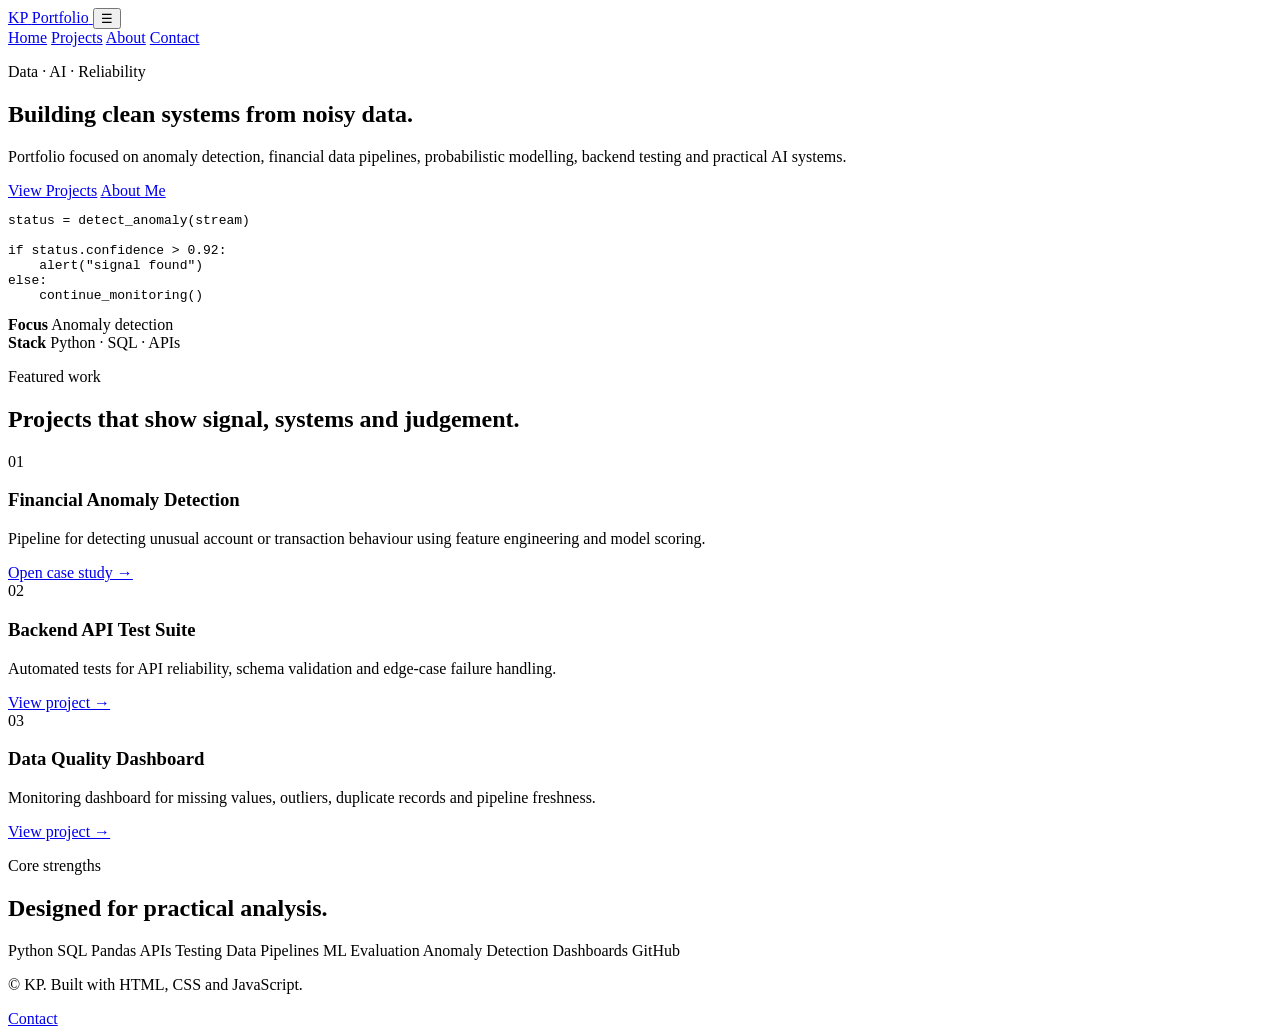
==== index.html @ 80349d15 "Add files via upload" ====
<!DOCTYPE html>
<html lang="en">
<head>
  <meta charset="UTF-8" />
  <meta name="viewport" content="width=device-width, initial-scale=1.0" />
  <title>KP | Data & AI Portfolio</title>
  <meta name="description" content="Portfolio showcasing data, AI, anomaly detection, backend testing and analytics projects." />
  <link rel="stylesheet" href="assets/styles.css" />
  <script defer src="assets/script.js"></script>
</head>
<body>
  <header class="site-header">
    <nav class="nav container">
      <a class="brand" href="index.html" aria-label="Home">
        <span class="brand-mark">KP</span>
        <span class="brand-text">Portfolio</span>
      </a>
      <button class="nav-toggle" aria-label="Toggle navigation">☰</button>
      <div class="nav-links">
        <a class="active" href="index.html">Home</a>
        <a href="projects.html">Projects</a>
        <a href="about.html">About</a>
        <a href="contact.html">Contact</a>
      </div>
    </nav>
  </header>

  <main>
    <section class="hero section">
      <div class="container hero-grid">
        <div class="hero-copy reveal">
          <p class="eyebrow">Data · AI · Reliability</p>
          <h1>Building clean systems from noisy data.</h1>
          <p class="lead">
            Portfolio focused on anomaly detection, financial data pipelines, probabilistic modelling,
            backend testing and practical AI systems.
          </p>
          <div class="button-row">
            <a class="button primary" href="projects.html">View Projects</a>
            <a class="button ghost" href="about.html">About Me</a>
          </div>
        </div>

        <aside class="hero-card reveal">
          <div class="terminal-bar">
            <span></span><span></span><span></span>
          </div>
          <pre><code>status = detect_anomaly(stream)

if status.confidence > 0.92:
    alert("signal found")
else:
    continue_monitoring()</code></pre>
          <div class="metric-grid">
            <div>
              <strong>Focus</strong>
              <span>Anomaly detection</span>
            </div>
            <div>
              <strong>Stack</strong>
              <span>Python · SQL · APIs</span>
            </div>
          </div>
        </aside>
      </div>
    </section>

    <section class="section">
      <div class="container">
        <div class="section-heading reveal">
          <p class="eyebrow">Featured work</p>
          <h2>Projects that show signal, systems and judgement.</h2>
        </div>

        <div class="cards three">
          <article class="card reveal">
            <div class="card-icon">01</div>
            <h3>Financial Anomaly Detection</h3>
            <p>Pipeline for detecting unusual account or transaction behaviour using feature engineering and model scoring.</p>
            <a href="project-anomaly-detection.html">Open case study →</a>
          </article>

          <article class="card reveal">
            <div class="card-icon">02</div>
            <h3>Backend API Test Suite</h3>
            <p>Automated tests for API reliability, schema validation and edge-case failure handling.</p>
            <a href="projects.html#backend-api-test-suite">View project →</a>
          </article>

          <article class="card reveal">
            <div class="card-icon">03</div>
            <h3>Data Quality Dashboard</h3>
            <p>Monitoring dashboard for missing values, outliers, duplicate records and pipeline freshness.</p>
            <a href="projects.html#data-quality-dashboard">View project →</a>
          </article>
        </div>
      </div>
    </section>

    <section class="section dark-band">
      <div class="container split">
        <div class="reveal">
          <p class="eyebrow">Core strengths</p>
          <h2>Designed for practical analysis.</h2>
        </div>
        <div class="skill-cloud reveal">
          <span>Python</span>
          <span>SQL</span>
          <span>Pandas</span>
          <span>APIs</span>
          <span>Testing</span>
          <span>Data Pipelines</span>
          <span>ML Evaluation</span>
          <span>Anomaly Detection</span>
          <span>Dashboards</span>
          <span>GitHub</span>
        </div>
      </div>
    </section>
  </main>

  <footer class="footer">
    <div class="container footer-inner">
      <p>© <span id="year"></span> KP. Built with HTML, CSS and JavaScript.</p>
      <a href="contact.html">Contact</a>
    </div>
  </footer>
</body>
</html>
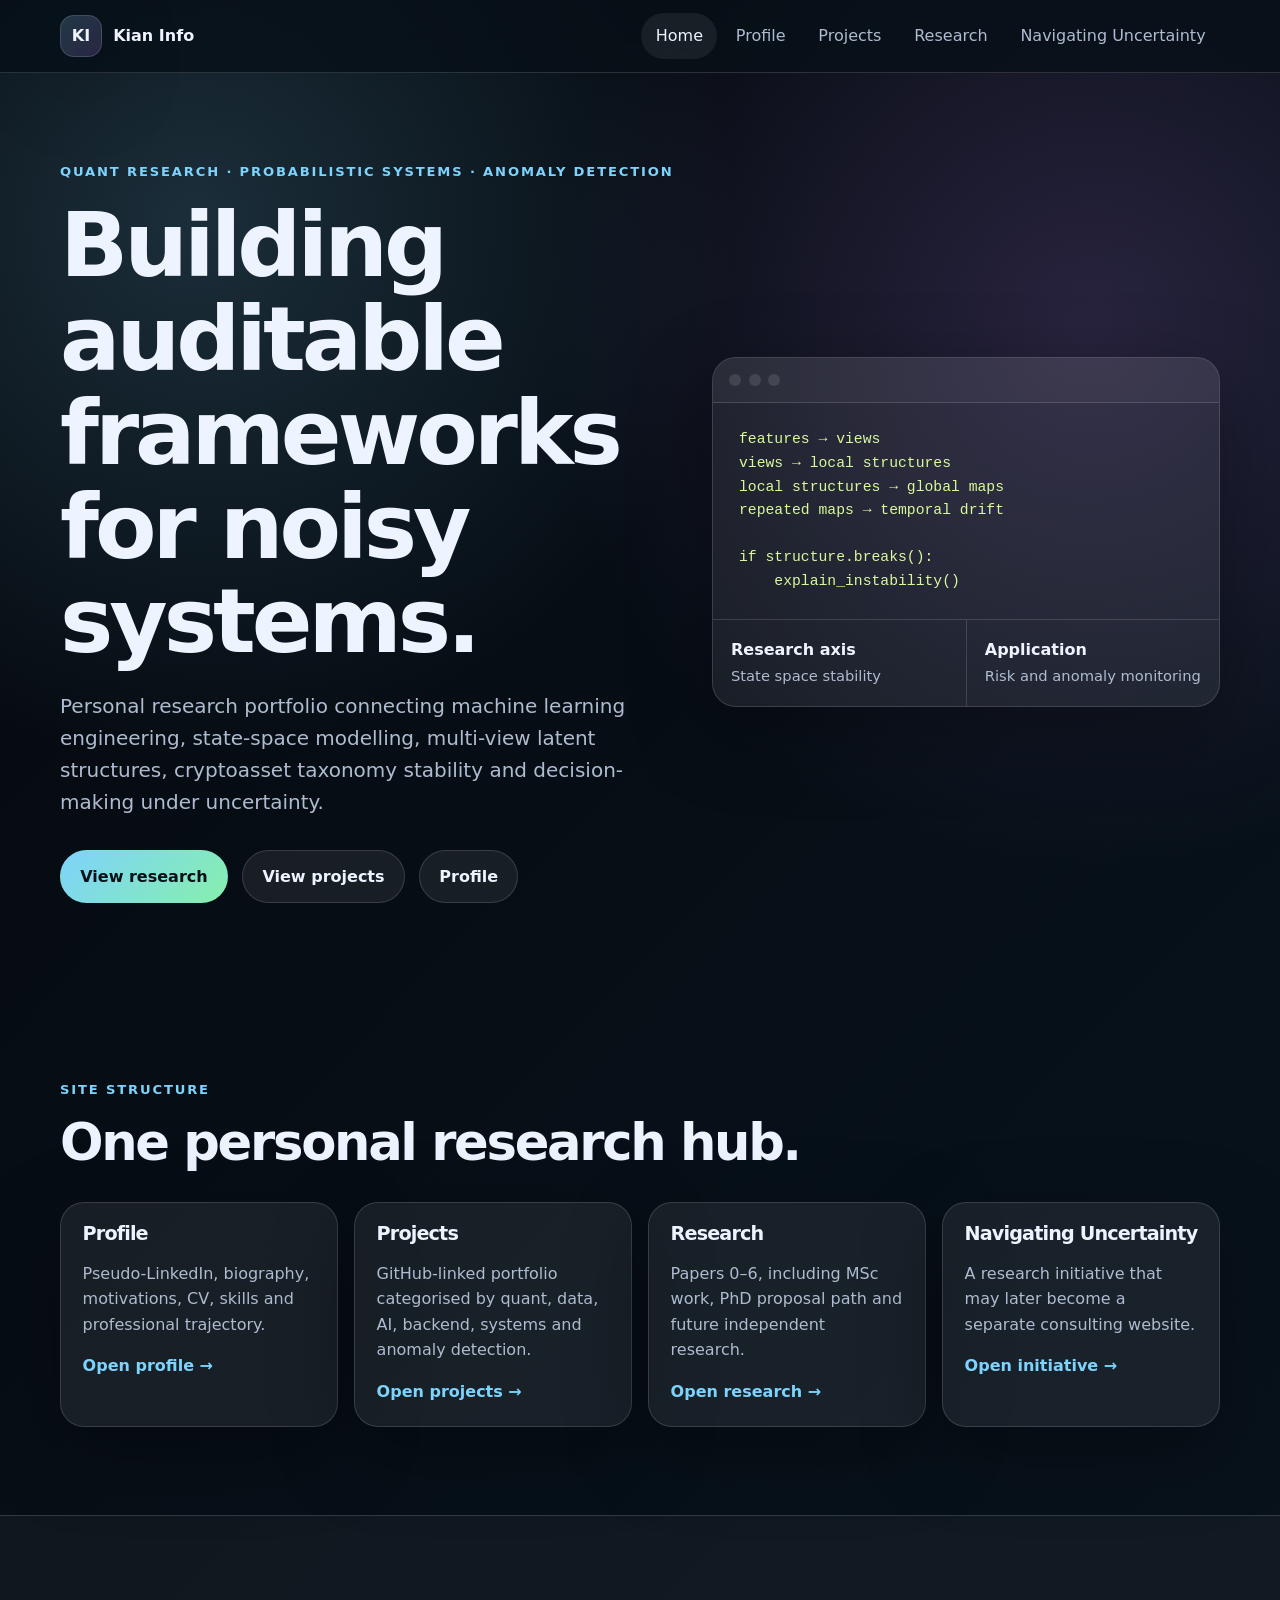
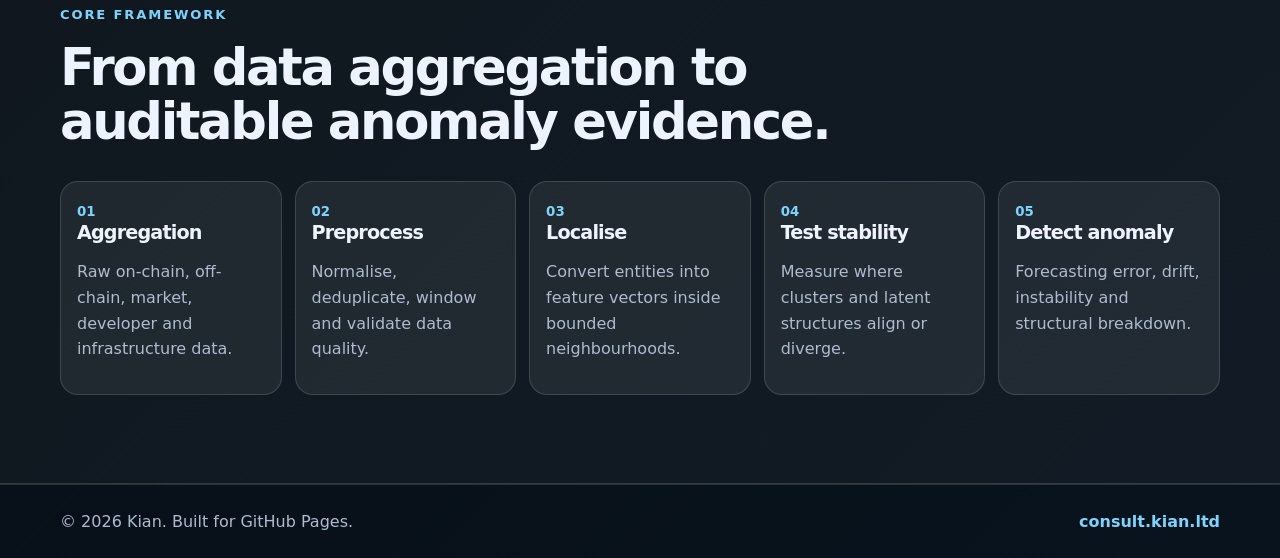
==== commit 214ecf2a: "Add files via upload" ====
--- a/index.html
+++ b/index.html
@@ -1,129 +1,10 @@
-<!DOCTYPE html>
-<html lang="en">
-<head>
-  <meta charset="UTF-8" />
-  <meta name="viewport" content="width=device-width, initial-scale=1.0" />
-  <title>KP | Data & AI Portfolio</title>
-  <meta name="description" content="Portfolio showcasing data, AI, anomaly detection, backend testing and analytics projects." />
-  <link rel="stylesheet" href="assets/styles.css" />
-  <script defer src="assets/script.js"></script>
-</head>
-<body>
-  <header class="site-header">
-    <nav class="nav container">
-      <a class="brand" href="index.html" aria-label="Home">
-        <span class="brand-mark">KP</span>
-        <span class="brand-text">Portfolio</span>
-      </a>
-      <button class="nav-toggle" aria-label="Toggle navigation">☰</button>
-      <div class="nav-links">
-        <a class="active" href="index.html">Home</a>
-        <a href="projects.html">Projects</a>
-        <a href="about.html">About</a>
-        <a href="contact.html">Contact</a>
-      </div>
-    </nav>
-  </header>
+<!DOCTYPE html><html lang="en"><head><meta charset="UTF-8"/><meta name="viewport" content="width=device-width, initial-scale=1.0"/><title>Kian | Research Portfolio</title><link rel="stylesheet" href="assets/styles.css"/><script defer src="assets/script.js"></script></head><body><header class="site-header"><nav class="nav container"><a class="brand" href="index.html"><span class="brand-mark">KI</span><span>Kian Info</span></a><button class="nav-toggle" aria-label="Toggle navigation">☰</button><div class="nav-links"><a class="active" href="index.html">Home</a><a class="" href="profile.html">Profile</a><a class="" href="projects.html">Projects</a><a class="" href="research.html">Research</a><a class="" href="navigating-uncertainty.html">Navigating Uncertainty</a></div></nav></header><main>
+<section class="hero section"><div class="container hero-grid"><div class="reveal"><p class="eyebrow">Quant research · probabilistic systems · anomaly detection</p><h1>Building auditable frameworks for noisy systems.</h1><p class="lead">Personal research portfolio connecting machine learning engineering, state-space modelling, multi-view latent structures, cryptoasset taxonomy stability and decision-making under uncertainty.</p><div class="button-row"><a class="button primary" href="research.html">View research</a><a class="button ghost" href="projects.html">View projects</a><a class="button ghost" href="profile.html">Profile</a></div></div><aside class="hero-card reveal"><div class="terminal-bar"><span></span><span></span><span></span></div><pre><code>features → views
+views → local structures
+local structures → global maps
+repeated maps → temporal drift
 
-  <main>
-    <section class="hero section">
-      <div class="container hero-grid">
-        <div class="hero-copy reveal">
-          <p class="eyebrow">Data · AI · Reliability</p>
-          <h1>Building clean systems from noisy data.</h1>
-          <p class="lead">
-            Portfolio focused on anomaly detection, financial data pipelines, probabilistic modelling,
-            backend testing and practical AI systems.
-          </p>
-          <div class="button-row">
-            <a class="button primary" href="projects.html">View Projects</a>
-            <a class="button ghost" href="about.html">About Me</a>
-          </div>
-        </div>
-
-        <aside class="hero-card reveal">
-          <div class="terminal-bar">
-            <span></span><span></span><span></span>
-          </div>
-          <pre><code>status = detect_anomaly(stream)
-
-if status.confidence > 0.92:
-    alert("signal found")
-else:
-    continue_monitoring()</code></pre>
-          <div class="metric-grid">
-            <div>
-              <strong>Focus</strong>
-              <span>Anomaly detection</span>
-            </div>
-            <div>
-              <strong>Stack</strong>
-              <span>Python · SQL · APIs</span>
-            </div>
-          </div>
-        </aside>
-      </div>
-    </section>
-
-    <section class="section">
-      <div class="container">
-        <div class="section-heading reveal">
-          <p class="eyebrow">Featured work</p>
-          <h2>Projects that show signal, systems and judgement.</h2>
-        </div>
-
-        <div class="cards three">
-          <article class="card reveal">
-            <div class="card-icon">01</div>
-            <h3>Financial Anomaly Detection</h3>
-            <p>Pipeline for detecting unusual account or transaction behaviour using feature engineering and model scoring.</p>
-            <a href="project-anomaly-detection.html">Open case study →</a>
-          </article>
-
-          <article class="card reveal">
-            <div class="card-icon">02</div>
-            <h3>Backend API Test Suite</h3>
-            <p>Automated tests for API reliability, schema validation and edge-case failure handling.</p>
-            <a href="projects.html#backend-api-test-suite">View project →</a>
-          </article>
-
-          <article class="card reveal">
-            <div class="card-icon">03</div>
-            <h3>Data Quality Dashboard</h3>
-            <p>Monitoring dashboard for missing values, outliers, duplicate records and pipeline freshness.</p>
-            <a href="projects.html#data-quality-dashboard">View project →</a>
-          </article>
-        </div>
-      </div>
-    </section>
-
-    <section class="section dark-band">
-      <div class="container split">
-        <div class="reveal">
-          <p class="eyebrow">Core strengths</p>
-          <h2>Designed for practical analysis.</h2>
-        </div>
-        <div class="skill-cloud reveal">
-          <span>Python</span>
-          <span>SQL</span>
-          <span>Pandas</span>
-          <span>APIs</span>
-          <span>Testing</span>
-          <span>Data Pipelines</span>
-          <span>ML Evaluation</span>
-          <span>Anomaly Detection</span>
-          <span>Dashboards</span>
-          <span>GitHub</span>
-        </div>
-      </div>
-    </section>
-  </main>
-
-  <footer class="footer">
-    <div class="container footer-inner">
-      <p>© <span id="year"></span> KP. Built with HTML, CSS and JavaScript.</p>
-      <a href="contact.html">Contact</a>
-    </div>
-  </footer>
-</body>
-</html>
+if structure.breaks():
+    explain_instability()</code></pre><div class="metric-grid"><div><strong>Research axis</strong><span>State space stability</span></div><div><strong>Application</strong><span>Risk and anomaly monitoring</span></div></div></aside></div></section>
+<section class="section"><div class="container"><div class="section-heading reveal"><p class="eyebrow">Site structure</p><h2>One personal research hub.</h2></div><div class="grid four cards"><article class="card reveal"><h3>Profile</h3><p>Pseudo-LinkedIn, biography, motivations, CV, skills and professional trajectory.</p><a href="profile.html">Open profile →</a></article><article class="card reveal"><h3>Projects</h3><p>GitHub-linked portfolio categorised by quant, data, AI, backend, systems and anomaly detection.</p><a href="projects.html">Open projects →</a></article><article class="card reveal"><h3>Research</h3><p>Papers 0–6, including MSc work, PhD proposal path and future independent research.</p><a href="research.html">Open research →</a></article><article class="card reveal"><h3>Navigating Uncertainty</h3><p>A research initiative that may later become a separate consulting website.</p><a href="navigating-uncertainty.html">Open initiative →</a></article></div></div></section>
+<section class="section dark-band"><div class="container"><div class="section-heading reveal"><p class="eyebrow">Core framework</p><h2>From data aggregation to auditable anomaly evidence.</h2></div><div class="framework-flow reveal"><div class="flow-node"><small>01</small><h3>Aggregation</h3><p>Raw on-chain, off-chain, market, developer and infrastructure data.</p></div><div class="flow-node"><small>02</small><h3>Preprocess</h3><p>Normalise, deduplicate, window and validate data quality.</p></div><div class="flow-node"><small>03</small><h3>Localise</h3><p>Convert entities into feature vectors inside bounded neighbourhoods.</p></div><div class="flow-node"><small>04</small><h3>Test stability</h3><p>Measure where clusters and latent structures align or diverge.</p></div><div class="flow-node"><small>05</small><h3>Detect anomaly</h3><p>Forecasting error, drift, instability and structural breakdown.</p></div></div></div></section></main><footer class="footer"><div class="container footer-inner"><p>© <span id="year"></span> Kian. Built for GitHub Pages.</p><a href="https://consult.kian.ltd">consult.kian.ltd</a></div></footer></body></html>
--- a/assets/styles.css
+++ b/assets/styles.css
@@ -0,0 +1,2 @@
+
+:root{--bg:#071018;--panel:rgba(255,255,255,.07);--panel2:rgba(255,255,255,.11);--text:#edf4ff;--muted:#aebbd0;--line:rgba(255,255,255,.14);--accent:#7dd3fc;--accent2:#c084fc;--ok:#86efac;--shadow:0 24px 80px rgba(0,0,0,.35);--radius:24px;--max:1160px}*{box-sizing:border-box}html{scroll-behavior:smooth}body{margin:0;min-height:100vh;color:var(--text);font-family:Inter,ui-sans-serif,system-ui,-apple-system,BlinkMacSystemFont,"Segoe UI",sans-serif;line-height:1.6;background:radial-gradient(circle at 15% 10%,rgba(125,211,252,.18),transparent 34rem),radial-gradient(circle at 85% 15%,rgba(192,132,252,.18),transparent 34rem),linear-gradient(135deg,#05080d 0%,var(--bg) 54%,#09131d 100%)}a{color:inherit;text-decoration:none}p{color:var(--muted)}strong{color:var(--text)}.container{width:min(100% - 2rem,var(--max));margin-inline:auto}.narrow{max-width:860px}.section{padding:5.5rem 0}.site-header{position:sticky;top:0;z-index:30;border-bottom:1px solid var(--line);background:rgba(7,16,24,.78);backdrop-filter:blur(18px)}.nav{min-height:72px;display:flex;align-items:center;justify-content:space-between;gap:1rem}.brand{display:inline-flex;align-items:center;gap:.7rem;font-weight:900}.brand-mark{display:grid;place-items:center;width:42px;height:42px;border:1px solid var(--line);border-radius:14px;background:linear-gradient(135deg,rgba(125,211,252,.2),rgba(192,132,252,.18));box-shadow:var(--shadow)}.nav-links{display:flex;align-items:center;gap:.25rem}.nav-links a{padding:.65rem .9rem;border-radius:999px;color:var(--muted);transition:180ms}.nav-links a:hover,.nav-links a.active{color:var(--text);background:var(--panel)}.nav-toggle{display:none;border:1px solid var(--line);border-radius:12px;color:var(--text);background:var(--panel);font-size:1.2rem;padding:.45rem .7rem}.hero{min-height:calc(100vh - 72px);display:grid;align-items:center}.hero-grid{display:grid;grid-template-columns:1.1fr .9fr;gap:2rem;align-items:center}.eyebrow{margin:0 0 1rem;color:var(--accent);font-size:.82rem;font-weight:900;letter-spacing:.14em;text-transform:uppercase}h1,h2,h3{margin:0;line-height:1.05;letter-spacing:-.045em}h1{font-size:clamp(3rem,7vw,6.4rem);max-width:960px}h2{font-size:clamp(2rem,4vw,3.4rem)}h3{font-size:1.2rem}.lead{max-width:760px;margin:1.35rem 0 0;font-size:clamp(1.05rem,2vw,1.25rem)}.button-row{display:flex;flex-wrap:wrap;gap:.9rem;margin-top:2rem}.button{display:inline-flex;align-items:center;justify-content:center;min-height:48px;padding:.8rem 1.2rem;border:1px solid var(--line);border-radius:999px;font-weight:900;transition:180ms}.button.primary{color:#061018;background:linear-gradient(135deg,var(--accent),var(--ok));border-color:transparent}.button.ghost{background:var(--panel);color:var(--text)}.button:hover{transform:translateY(-2px)}.card,.hero-card,.project-card,.paper-card,.panel,.case-card{border:1px solid var(--line);border-radius:var(--radius);background:var(--panel);box-shadow:var(--shadow)}.hero-card{overflow:hidden}.terminal-bar{display:flex;gap:.45rem;padding:1rem;border-bottom:1px solid var(--line);background:rgba(255,255,255,.04)}.terminal-bar span{width:12px;height:12px;border-radius:999px;background:var(--panel2)}pre{margin:0;padding:1.6rem;overflow:auto;color:#d9f99d;font-size:.92rem}.metric-grid{display:grid;grid-template-columns:1fr 1fr;border-top:1px solid var(--line)}.metric-grid div{padding:1.1rem}.metric-grid div+div{border-left:1px solid var(--line)}.metric-grid strong{display:block}.metric-grid span{color:var(--muted);font-size:.92rem}.grid{display:grid;gap:1rem}.three{grid-template-columns:repeat(3,1fr)}.two{grid-template-columns:repeat(2,1fr)}.four{grid-template-columns:repeat(4,1fr)}.cards{margin-top:2rem}.card,.panel,.project-card,.paper-card,.case-card{padding:1.35rem}.card a,.project-card a,.paper-card a,.footer a,.link{color:var(--accent);font-weight:900}.tag-row{display:flex;flex-wrap:wrap;gap:.45rem;margin:.9rem 0}.tag{display:inline-flex;border:1px solid var(--line);border-radius:999px;padding:.38rem .65rem;background:rgba(125,211,252,.08);color:var(--text);font-size:.82rem;font-weight:800}.dark-band{border-block:1px solid var(--line);background:rgba(255,255,255,.035)}.page-hero{padding:5rem 0 3rem}.section-heading{max-width:820px;margin-bottom:2rem}.filter-row{display:flex;flex-wrap:wrap;gap:.65rem;margin-bottom:1.5rem}.filter{border:1px solid var(--line);border-radius:999px;padding:.65rem 1rem;color:var(--muted);background:var(--panel);cursor:pointer;font-weight:900}.filter.active,.filter:hover{color:#061018;background:var(--accent)}.project-grid,.paper-grid{display:grid;grid-template-columns:repeat(2,1fr);gap:1rem}.project-card[hidden],.paper-card[hidden]{display:none}.timeline{display:grid;gap:1rem}.step{display:grid;grid-template-columns:54px 1fr;gap:1rem;align-items:start;border:1px solid var(--line);border-radius:18px;padding:1rem;background:var(--panel)}.step span{display:grid;place-items:center;width:42px;height:42px;border-radius:999px;color:#061018;background:var(--accent);font-weight:900}.profile-layout{display:grid;grid-template-columns:.75fr 1.25fr;gap:1rem;align-items:start}.avatar{width:140px;height:140px;border-radius:50%;border:4px solid rgba(255,255,255,.25);display:grid;place-items:center;background:linear-gradient(135deg,var(--accent),var(--accent2));color:#061018;font-size:44px;font-weight:1000}.framework-flow{display:grid;grid-template-columns:repeat(5,1fr);gap:.8rem;margin-top:1.5rem}.flow-node{border:1px solid var(--line);border-radius:18px;padding:1rem;background:var(--panel)}.flow-node small{color:var(--accent);font-weight:900}.footer{border-top:1px solid var(--line);padding:1.5rem 0}.footer-inner{display:flex;align-items:center;justify-content:space-between;gap:1rem}.footer p{margin:0}.reveal{opacity:0;transform:translateY(18px);transition:opacity 600ms,transform 600ms}.reveal.visible{opacity:1;transform:translateY(0)}@media(max-width:900px){.section{padding:4rem 0}.nav-toggle{display:inline-flex}.nav-links{position:absolute;top:72px;left:1rem;right:1rem;display:none;flex-direction:column;align-items:stretch;padding:.8rem;border:1px solid var(--line);border-radius:18px;background:rgba(7,16,24,.96)}.nav-links.open{display:flex}.hero-grid,.three,.two,.four,.project-grid,.paper-grid,.profile-layout,.framework-flow{grid-template-columns:1fr}.hero{min-height:auto}.footer-inner{align-items:flex-start;flex-direction:column}}
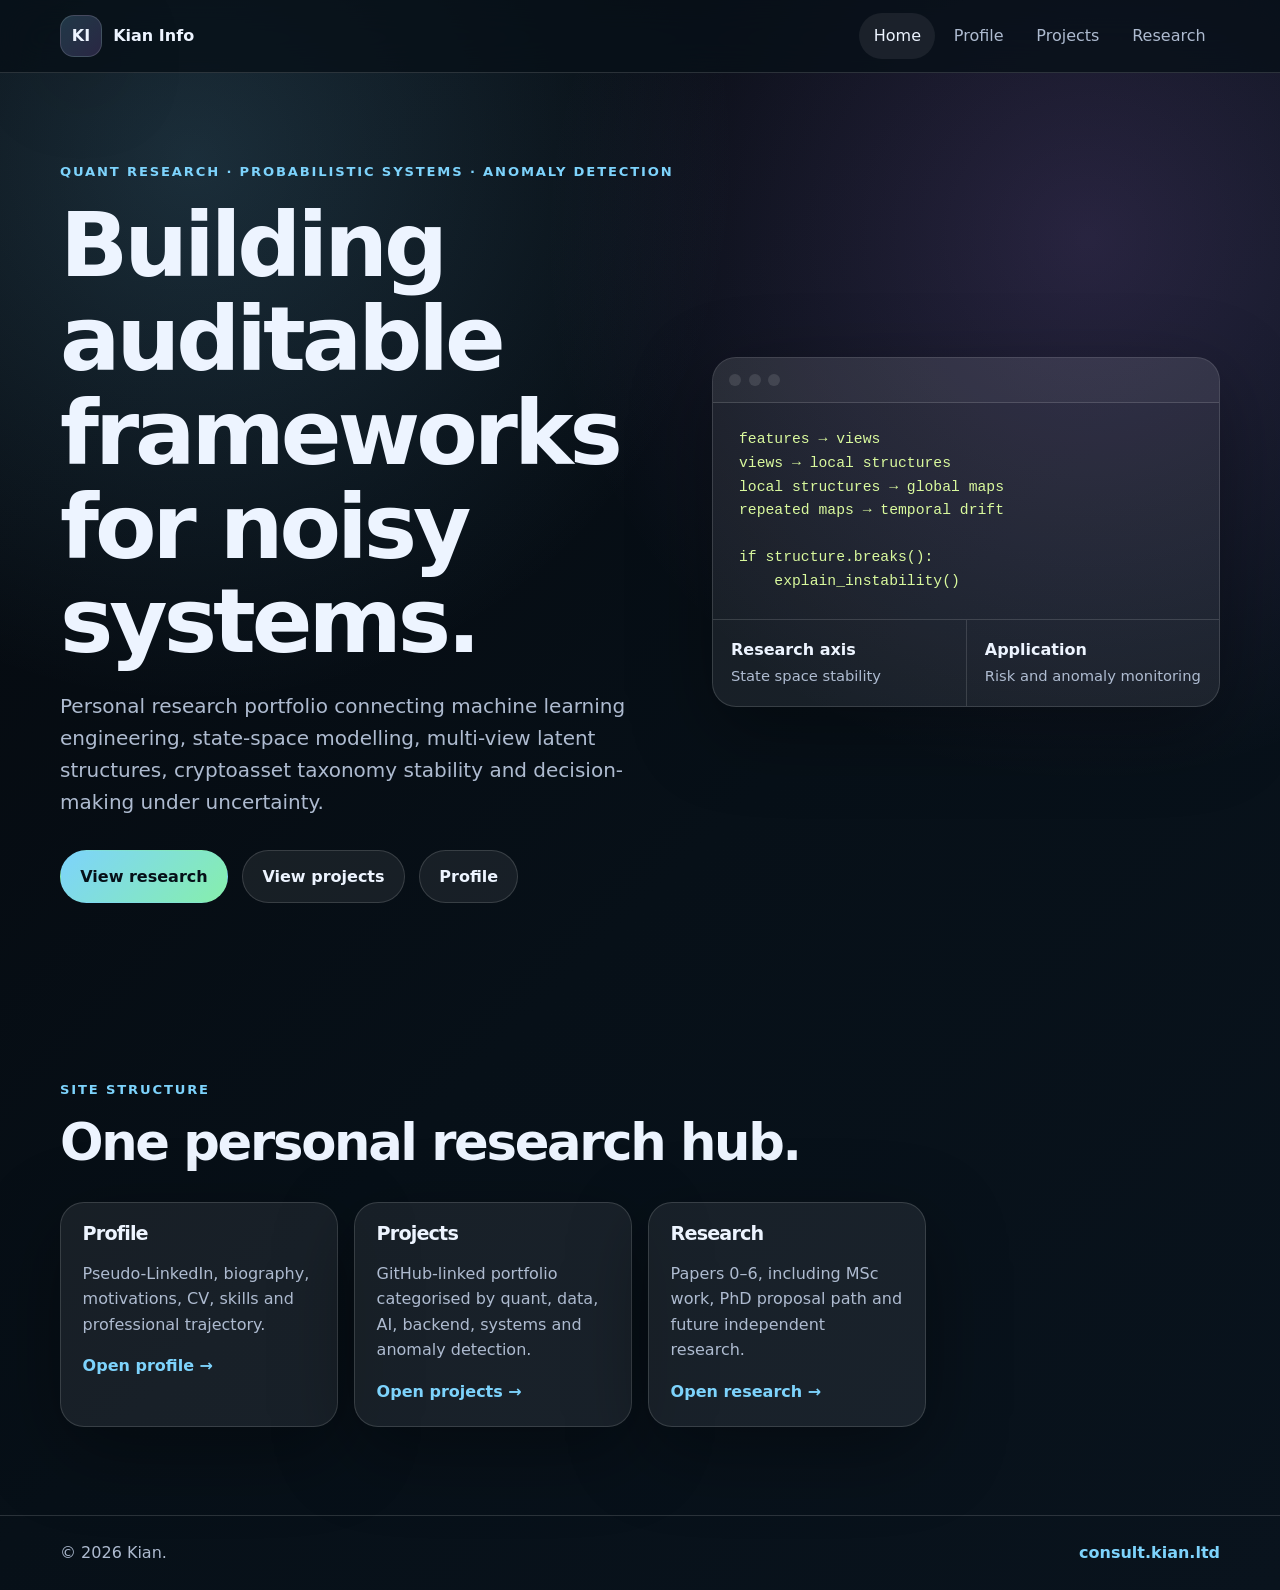
==== commit b78b59da: "Update index.html" ====
--- a/index.html
+++ b/index.html
@@ -1,10 +1,84 @@
-<!DOCTYPE html><html lang="en"><head><meta charset="UTF-8"/><meta name="viewport" content="width=device-width, initial-scale=1.0"/><title>Kian | Research Portfolio</title><link rel="stylesheet" href="assets/styles.css"/><script defer src="assets/script.js"></script></head><body><header class="site-header"><nav class="nav container"><a class="brand" href="index.html"><span class="brand-mark">KI</span><span>Kian Info</span></a><button class="nav-toggle" aria-label="Toggle navigation">☰</button><div class="nav-links"><a class="active" href="index.html">Home</a><a class="" href="profile.html">Profile</a><a class="" href="projects.html">Projects</a><a class="" href="research.html">Research</a><a class="" href="navigating-uncertainty.html">Navigating Uncertainty</a></div></nav></header><main>
-<section class="hero section"><div class="container hero-grid"><div class="reveal"><p class="eyebrow">Quant research · probabilistic systems · anomaly detection</p><h1>Building auditable frameworks for noisy systems.</h1><p class="lead">Personal research portfolio connecting machine learning engineering, state-space modelling, multi-view latent structures, cryptoasset taxonomy stability and decision-making under uncertainty.</p><div class="button-row"><a class="button primary" href="research.html">View research</a><a class="button ghost" href="projects.html">View projects</a><a class="button ghost" href="profile.html">Profile</a></div></div><aside class="hero-card reveal"><div class="terminal-bar"><span></span><span></span><span></span></div><pre><code>features → views
+<!DOCTYPE html>
+<html lang="en">
+
+<head>
+    <meta charset="UTF-8" />
+    <meta name="viewport" content="width=device-width, initial-scale=1.0" />
+    <title>Kian | Research Portfolio</title>
+    <link rel="stylesheet" href="assets/styles.css" />
+    <script defer src="assets/script.js"></script>
+</head>
+
+<body>
+    <header class="site-header">
+        <nav class="nav container"><a class="brand" href="index.html"><span class="brand-mark">KI</span><span>Kian
+                    Info</span></a><button class="nav-toggle" aria-label="Toggle navigation">☰</button>
+            <div class="nav-links"><a class="active" href="index.html">Home</a><a class=""
+                    href="profile.html">Profile</a><a class="" href="projects.html">Projects</a><a class=""
+                    href="research.html">Research</a></div>
+        </nav>
+    </header>
+    <main>
+        <section class="hero section">
+            <div class="container hero-grid">
+                <div class="reveal">
+                    <p class="eyebrow">Quant research · probabilistic systems · anomaly detection</p>
+                    <h1>Building auditable frameworks for noisy systems.</h1>
+                    <p class="lead">Personal research portfolio connecting machine learning engineering, state-space
+                        modelling, multi-view latent structures, cryptoasset taxonomy stability and decision-making
+                        under uncertainty.</p>
+                    <div class="button-row"><a class="button primary" href="research.html">View research</a><a
+                            class="button ghost" href="projects.html">View projects</a><a class="button ghost"
+                            href="profile.html">Profile</a></div>
+                </div>
+                <aside class="hero-card reveal">
+                    <div class="terminal-bar"><span></span><span></span><span></span></div>
+                    <pre><code>features → views
 views → local structures
 local structures → global maps
 repeated maps → temporal drift
 
 if structure.breaks():
-    explain_instability()</code></pre><div class="metric-grid"><div><strong>Research axis</strong><span>State space stability</span></div><div><strong>Application</strong><span>Risk and anomaly monitoring</span></div></div></aside></div></section>
-<section class="section"><div class="container"><div class="section-heading reveal"><p class="eyebrow">Site structure</p><h2>One personal research hub.</h2></div><div class="grid four cards"><article class="card reveal"><h3>Profile</h3><p>Pseudo-LinkedIn, biography, motivations, CV, skills and professional trajectory.</p><a href="profile.html">Open profile →</a></article><article class="card reveal"><h3>Projects</h3><p>GitHub-linked portfolio categorised by quant, data, AI, backend, systems and anomaly detection.</p><a href="projects.html">Open projects →</a></article><article class="card reveal"><h3>Research</h3><p>Papers 0–6, including MSc work, PhD proposal path and future independent research.</p><a href="research.html">Open research →</a></article><article class="card reveal"><h3>Navigating Uncertainty</h3><p>A research initiative that may later become a separate consulting website.</p><a href="navigating-uncertainty.html">Open initiative →</a></article></div></div></section>
-<section class="section dark-band"><div class="container"><div class="section-heading reveal"><p class="eyebrow">Core framework</p><h2>From data aggregation to auditable anomaly evidence.</h2></div><div class="framework-flow reveal"><div class="flow-node"><small>01</small><h3>Aggregation</h3><p>Raw on-chain, off-chain, market, developer and infrastructure data.</p></div><div class="flow-node"><small>02</small><h3>Preprocess</h3><p>Normalise, deduplicate, window and validate data quality.</p></div><div class="flow-node"><small>03</small><h3>Localise</h3><p>Convert entities into feature vectors inside bounded neighbourhoods.</p></div><div class="flow-node"><small>04</small><h3>Test stability</h3><p>Measure where clusters and latent structures align or diverge.</p></div><div class="flow-node"><small>05</small><h3>Detect anomaly</h3><p>Forecasting error, drift, instability and structural breakdown.</p></div></div></div></section></main><footer class="footer"><div class="container footer-inner"><p>© <span id="year"></span> Kian. Built for GitHub Pages.</p><a href="https://consult.kian.ltd">consult.kian.ltd</a></div></footer></body></html>+    explain_instability()</code></pre>
+                    <div class="metric-grid">
+                        <div><strong>Research axis</strong><span>State space stability</span></div>
+                        <div><strong>Application</strong><span>Risk and anomaly monitoring</span></div>
+                    </div>
+                </aside>
+            </div>
+        </section>
+        <section class="section">
+            <div class="container">
+                <div class="section-heading reveal">
+                    <p class="eyebrow">Site structure</p>
+                    <h2>One personal research hub.</h2>
+                </div>
+                <div class="grid four cards">
+                    <article class="card reveal">
+                        <h3>Profile</h3>
+                        <p>Pseudo-LinkedIn, biography, motivations, CV, skills and professional trajectory.</p><a
+                            href="profile.html">Open profile →</a>
+                    </article>
+                    <article class="card reveal">
+                        <h3>Projects</h3>
+                        <p>GitHub-linked portfolio categorised by quant, data, AI, backend, systems and anomaly
+                            detection.</p><a href="projects.html">Open projects →</a>
+                    </article>
+                    <article class="card reveal">
+                        <h3>Research</h3>
+                        <p>Papers 0–6, including MSc work, PhD proposal path and future independent research.</p><a
+                            href="research.html">Open research →</a>
+                    </article>
+                </div>
+            </div>
+        </section>
+    </main>
+    <footer class="footer">
+        <div class="container footer-inner">
+            <p>© <span id="year"></span> Kian.</p><a
+                href="https://consult.kian.ltd">consult.kian.ltd</a>
+        </div>
+    </footer>
+</body>
+
+</html>
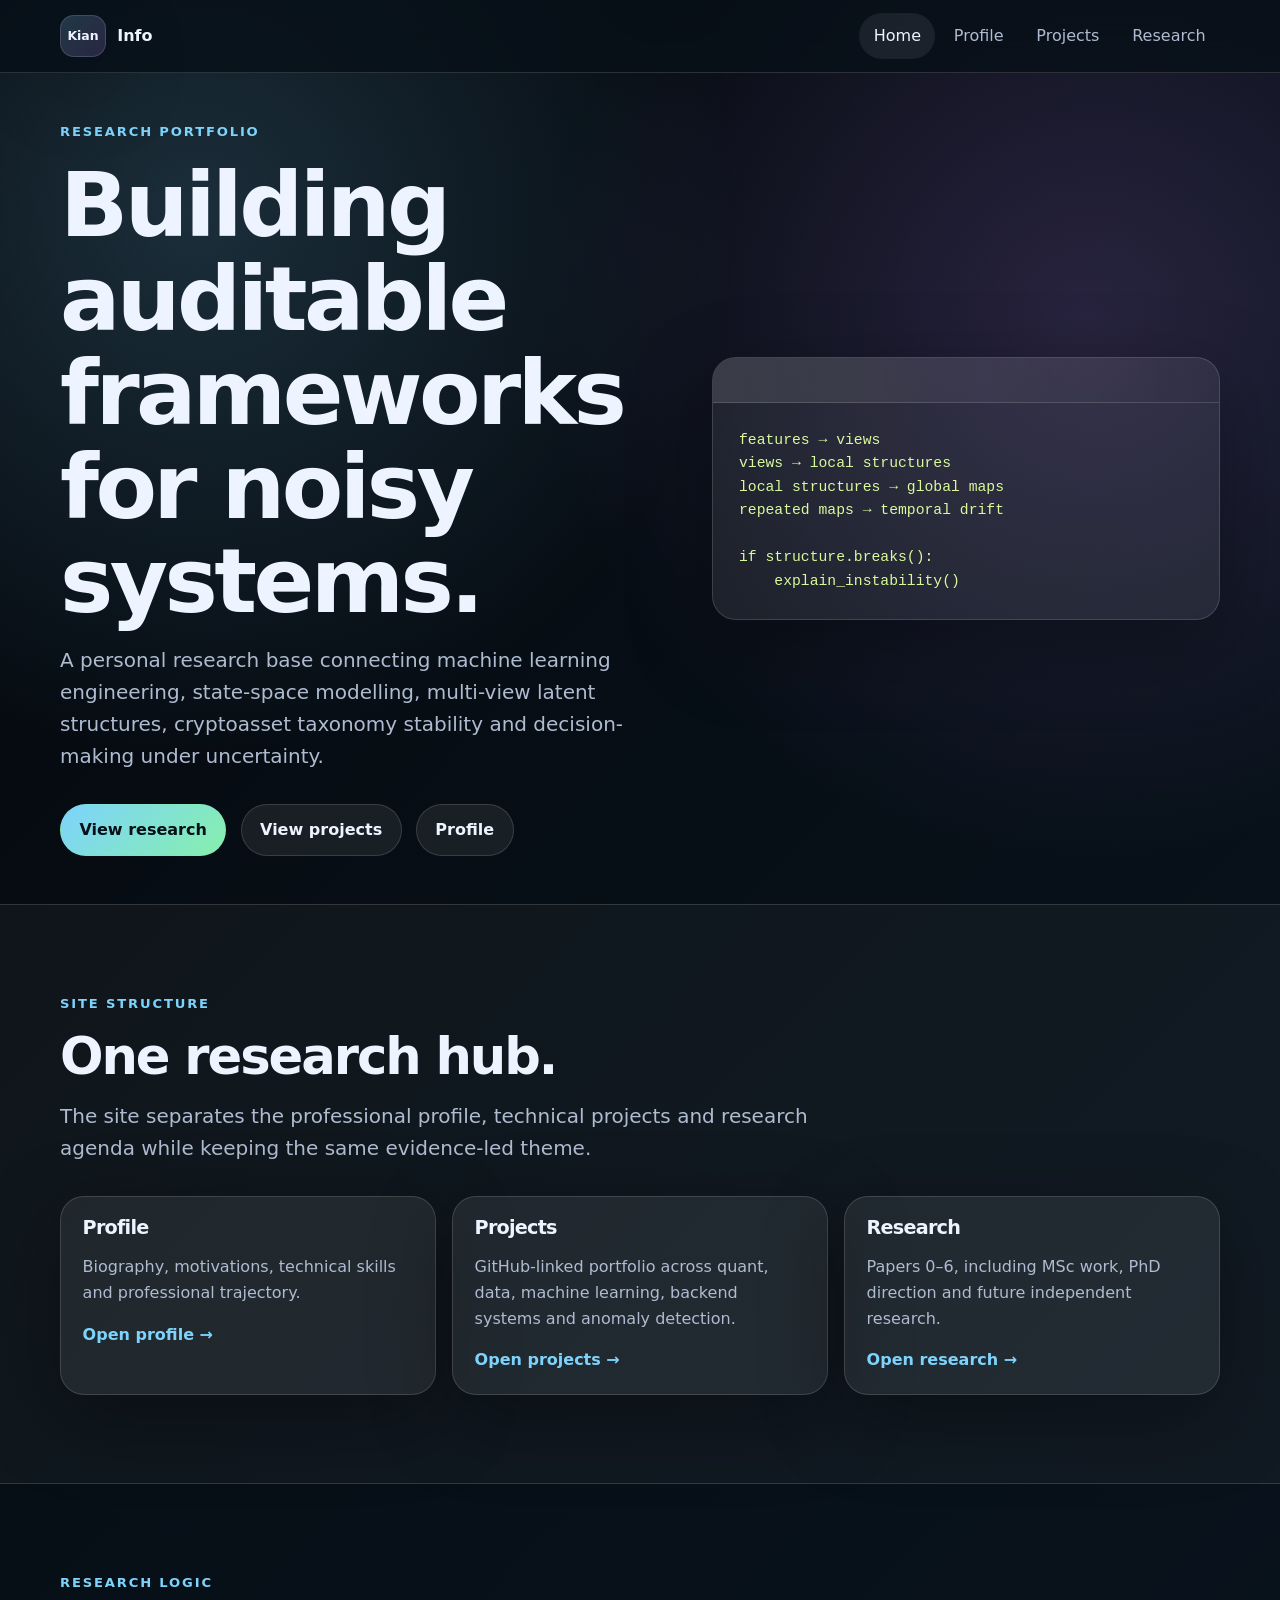
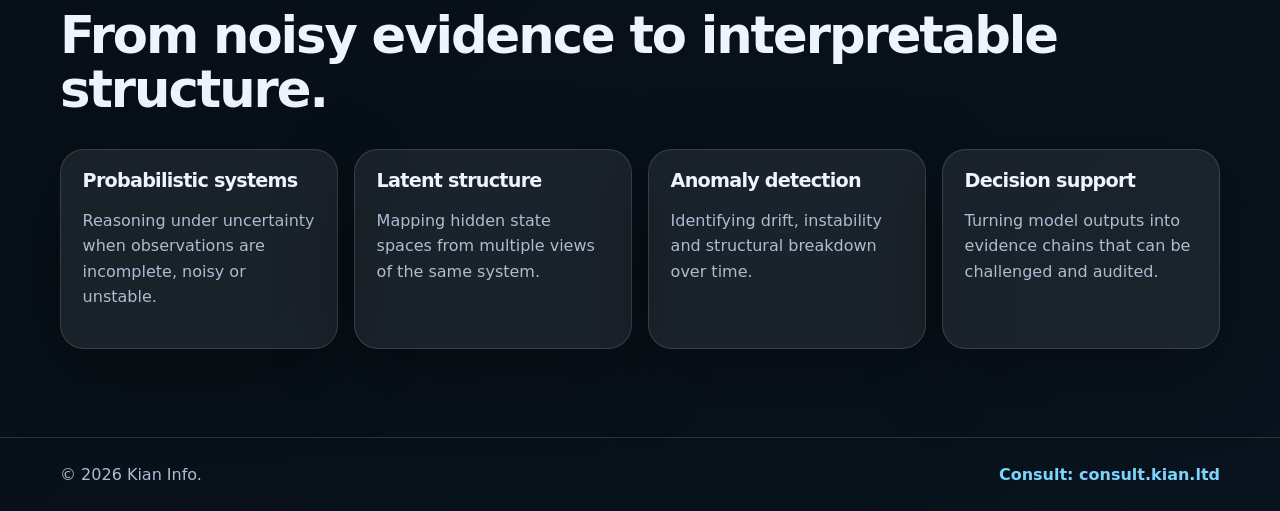
==== commit 6215574d: "Add files via upload" ====
--- a/index.html
+++ b/index.html
@@ -1,84 +1,13 @@
-<!DOCTYPE html>
+<!doctype html>
 <html lang="en">
-
 <head>
-    <meta charset="UTF-8" />
-    <meta name="viewport" content="width=device-width, initial-scale=1.0" />
-    <title>Kian | Research Portfolio</title>
-    <link rel="stylesheet" href="assets/styles.css" />
-    <script defer src="assets/script.js"></script>
+  <meta charset="utf-8">
+  <meta name="viewport" content="width=device-width, initial-scale=1">
+  <title>Kian Info</title>
+  <meta http-equiv="refresh" content="0; url=website-info/home.html">
+  <script>location.replace('website-info/home.html')</script>
 </head>
-
 <body>
-    <header class="site-header">
-        <nav class="nav container"><a class="brand" href="index.html"><span class="brand-mark">KI</span><span>Kian
-                    Info</span></a><button class="nav-toggle" aria-label="Toggle navigation">☰</button>
-            <div class="nav-links"><a class="active" href="index.html">Home</a><a class=""
-                    href="profile.html">Profile</a><a class="" href="projects.html">Projects</a><a class=""
-                    href="research.html">Research</a></div>
-        </nav>
-    </header>
-    <main>
-        <section class="hero section">
-            <div class="container hero-grid">
-                <div class="reveal">
-                    <p class="eyebrow">Quant research · probabilistic systems · anomaly detection</p>
-                    <h1>Building auditable frameworks for noisy systems.</h1>
-                    <p class="lead">Personal research portfolio connecting machine learning engineering, state-space
-                        modelling, multi-view latent structures, cryptoasset taxonomy stability and decision-making
-                        under uncertainty.</p>
-                    <div class="button-row"><a class="button primary" href="research.html">View research</a><a
-                            class="button ghost" href="projects.html">View projects</a><a class="button ghost"
-                            href="profile.html">Profile</a></div>
-                </div>
-                <aside class="hero-card reveal">
-                    <div class="terminal-bar"><span></span><span></span><span></span></div>
-                    <pre><code>features → views
-views → local structures
-local structures → global maps
-repeated maps → temporal drift
-
-if structure.breaks():
-    explain_instability()</code></pre>
-                    <div class="metric-grid">
-                        <div><strong>Research axis</strong><span>State space stability</span></div>
-                        <div><strong>Application</strong><span>Risk and anomaly monitoring</span></div>
-                    </div>
-                </aside>
-            </div>
-        </section>
-        <section class="section">
-            <div class="container">
-                <div class="section-heading reveal">
-                    <p class="eyebrow">Site structure</p>
-                    <h2>One personal research hub.</h2>
-                </div>
-                <div class="grid four cards">
-                    <article class="card reveal">
-                        <h3>Profile</h3>
-                        <p>Pseudo-LinkedIn, biography, motivations, CV, skills and professional trajectory.</p><a
-                            href="profile.html">Open profile →</a>
-                    </article>
-                    <article class="card reveal">
-                        <h3>Projects</h3>
-                        <p>GitHub-linked portfolio categorised by quant, data, AI, backend, systems and anomaly
-                            detection.</p><a href="projects.html">Open projects →</a>
-                    </article>
-                    <article class="card reveal">
-                        <h3>Research</h3>
-                        <p>Papers 0–6, including MSc work, PhD proposal path and future independent research.</p><a
-                            href="research.html">Open research →</a>
-                    </article>
-                </div>
-            </div>
-        </section>
-    </main>
-    <footer class="footer">
-        <div class="container footer-inner">
-            <p>© <span id="year"></span> Kian.</p><a
-                href="https://consult.kian.ltd">consult.kian.ltd</a>
-        </div>
-    </footer>
+  <p><a href="website-info/home.html">Open Kian Info</a></p>
 </body>
-
 </html>
